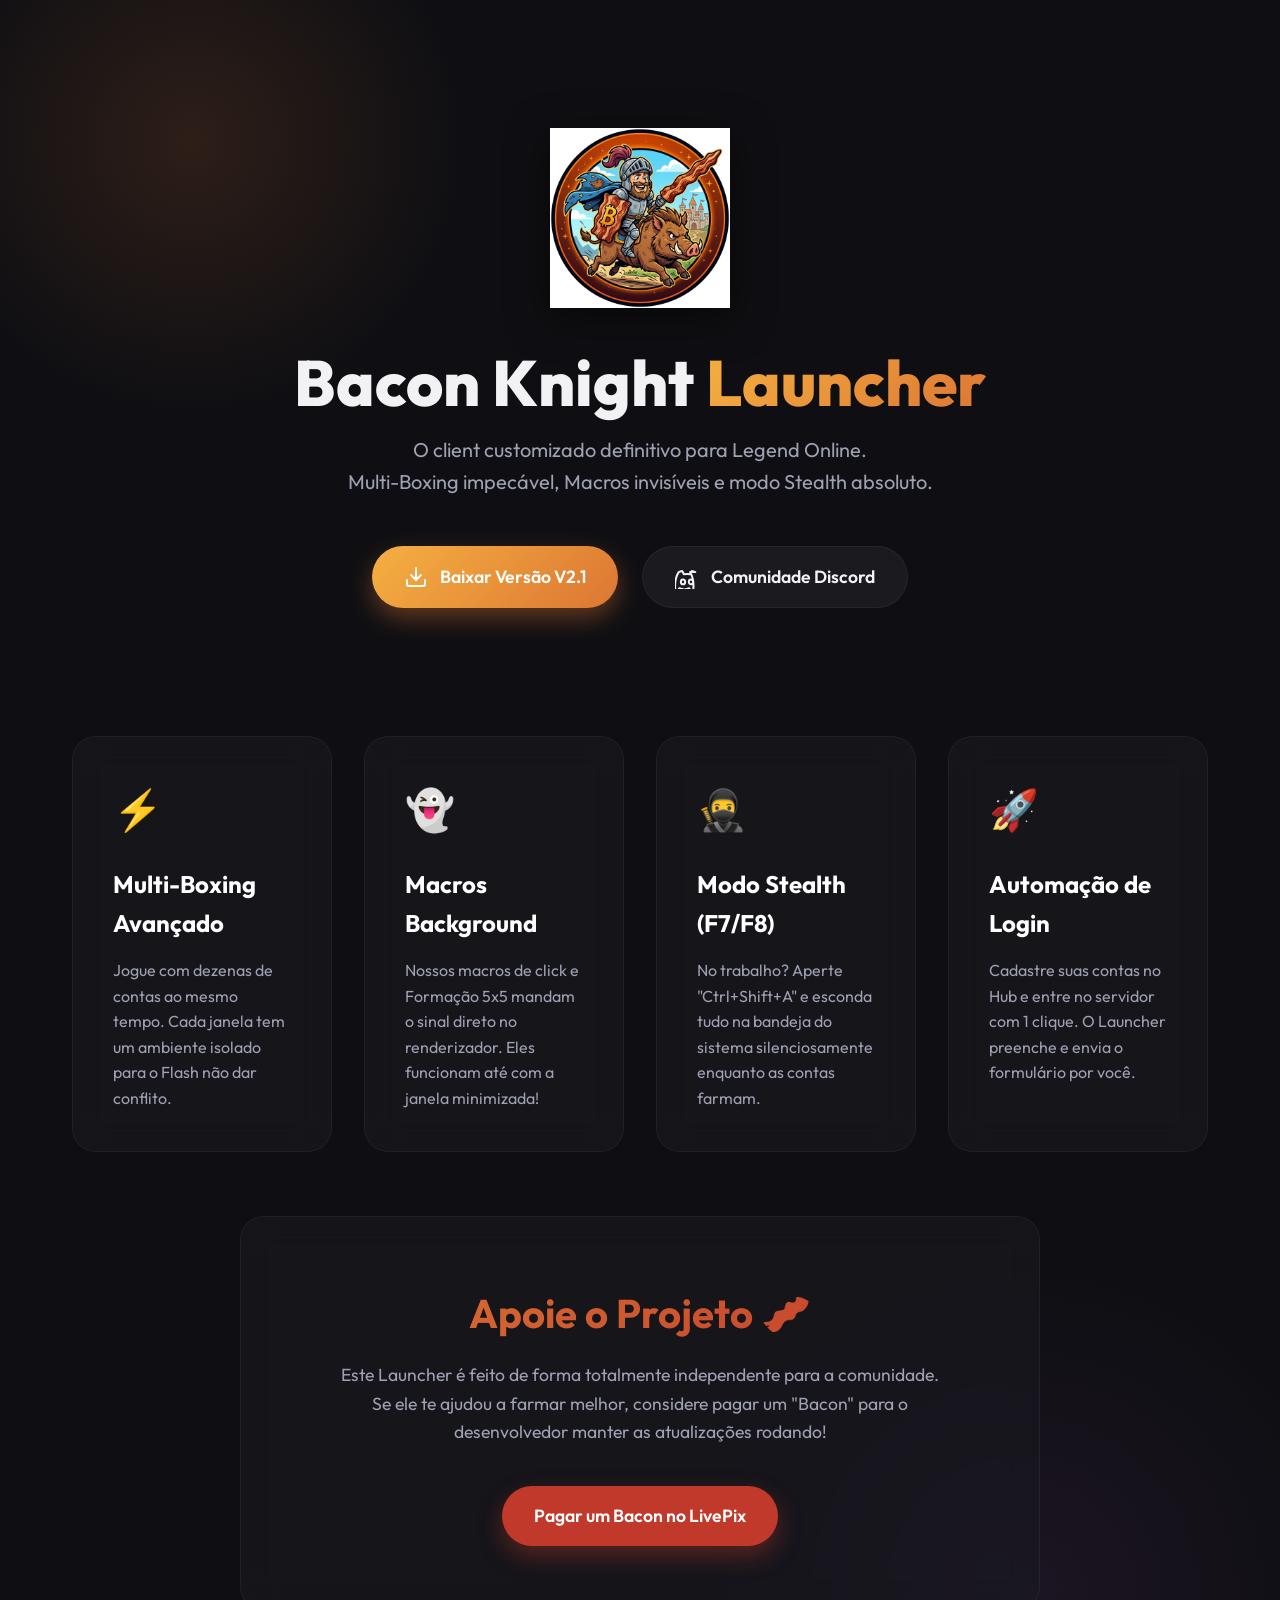
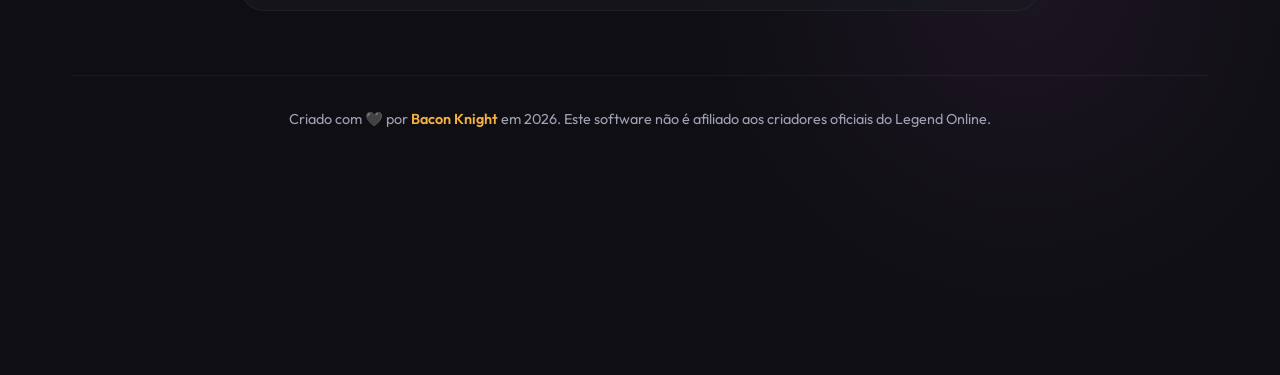
==== docs/index.html @ 0c221d45 "feat: Cria Landing Page Premium para o GitHub Pages" ====
<!DOCTYPE html>
<html lang="pt-BR">
<head>
    <meta charset="UTF-8">
    <meta name="viewport" content="width=device-width, initial-scale=1.0">
    <title>Legend Online - Bacon Knight Launcher</title>
    <meta name="description" content="O Launcher definitivo para Legend Online. Foco Extremo em Performance, Multi-Boxing e Macros Background invisíveis.">
    
    <!-- Google Fonts -->
    <link rel="preconnect" href="https://fonts.googleapis.com">
    <link rel="preconnect" href="https://fonts.gstatic.com" crossorigin>
    <link href="https://fonts.googleapis.com/css2?family=Outfit:wght@300;400;600;800&display=swap" rel="stylesheet">
    
    <!-- CSS -->
    <link rel="stylesheet" href="style.css">
</head>
<body>
    <div class="background-glow"></div>
    <div class="background-glow-secondary"></div>

    <main class="container">
        <!-- Hero Section -->
        <header class="hero">
            <div class="logo-container">
                <img src="assets/logo.png" alt="Bacon Knight Javali Logo" class="logo">
            </div>
            <h1 class="title">Bacon Knight <span class="highlight">Launcher</span></h1>
            <p class="subtitle">O client customizado definitivo para Legend Online.<br>Multi-Boxing impecável, Macros invisíveis e modo Stealth absoluto.</p>
            
            <div class="cta-group">
                <a href="https://github.com/Bacon-Knight/Smart_Laucher_LegendOnline/releases/latest" class="btn btn-primary" target="_blank">
                    <svg width="24" height="24" viewBox="0 0 24 24" fill="none" stroke="currentColor" stroke-width="2" stroke-linecap="round" stroke-linejoin="round"><path d="M21 15v4a2 2 0 0 1-2 2H5a2 2 0 0 1-2-2v-4"></path><polyline points="7 10 12 15 17 10"></polyline><line x1="12" y1="15" x2="12" y2="3"></line></svg>
                    Baixar Versão V2.1
                </a>
                <a href="https://discord.gg/SEU-LINK-AQUI" class="btn btn-secondary" target="_blank">
                    <svg width="24" height="24" viewBox="0 0 24 24" fill="none" stroke="currentColor" stroke-width="2" stroke-linecap="round" stroke-linejoin="round"><path d="M20.31 7.12a14.2 14.2 0 0 0-3.52-1.1.03.03 0 0 0-.04.01 9.92 9.92 0 0 0-1.57 3.23 15.5 15.5 0 0 0-6.36 0 9.77 9.77 0 0 0-1.58-3.23.03.03 0 0 0-.04-.01 14.2 14.2 0 0 0-3.52 1.1.02.02 0 0 0-.01.03C.11 12.87-.27 18.42.18 23.94a.03.03 0 0 0 .02.02 14.36 14.36 0 0 0 4.33 2.18.03.03 0 0 0 .04-.01 10.3 10.3 0 0 0 1.05-1.72.03.03 0 0 0-.01-.04 10.3 10.3 0 0 1-1.64-.78.04.04 0 0 1 0-.06c.11-.08.21-.17.31-.26a.03.03 0 0 1 .03 0c3.23 1.48 6.74 1.48 9.94 0a.03.03 0 0 1 .03 0c.1.09.2.18.3.26a.04.04 0 0 1 0 .06 10.3 10.3 0 0 1-1.64.78.03.03 0 0 0-.02.04 10.23 10.23 0 0 0 1.05 1.72.03.03 0 0 0 .04.01 14.37 14.37 0 0 0 4.34-2.18.03.03 0 0 0 .02-.02c.5-6.27-.2-11.83-3.25-16.79a.02.02 0 0 0-.01-.03zM8.02 19.34c-1.18 0-2.15-1.08-2.15-2.41 0-1.34.95-2.42 2.15-2.42 1.22 0 2.18 1.1 2.15 2.42 0 1.33-.95 2.41-2.15 2.41zm7.96 0c-1.18 0-2.15-1.08-2.15-2.41 0-1.34.95-2.42 2.15-2.42 1.22 0 2.18 1.1 2.15 2.42 0 1.33-.96 2.41-2.15 2.41z"/></svg>
                    Comunidade Discord
                </a>
            </div>
        </header>

        <!-- Features Section -->
        <section class="features">
            <div class="glass-card">
                <div class="card-icon">⚡</div>
                <h3>Multi-Boxing Avançado</h3>
                <p>Jogue com dezenas de contas ao mesmo tempo. Cada janela tem um ambiente isolado para o Flash não dar conflito.</p>
            </div>
            
            <div class="glass-card">
                <div class="card-icon">👻</div>
                <h3>Macros Background</h3>
                <p>Nossos macros de click e Formação 5x5 mandam o sinal direto no renderizador. Eles funcionam até com a janela minimizada!</p>
            </div>

            <div class="glass-card">
                <div class="card-icon">🥷</div>
                <h3>Modo Stealth (F7/F8)</h3>
                <p>No trabalho? Aperte "Ctrl+Shift+A" e esconda tudo na bandeja do sistema silenciosamente enquanto as contas farmam.</p>
            </div>
            
            <div class="glass-card">
                <div class="card-icon">🚀</div>
                <h3>Automação de Login</h3>
                <p>Cadastre suas contas no Hub e entre no servidor com 1 clique. O Launcher preenche e envia o formulário por você.</p>
            </div>
        </section>

        <!-- Support Section -->
        <section class="support">
            <div class="support-card glass-card">
                <h2>Apoie o Projeto 🥓</h2>
                <p>Este Launcher é feito de forma totalmente independente para a comunidade. Se ele te ajudou a farmar melhor, considere pagar um "Bacon" para o desenvolvedor manter as atualizações rodando!</p>
                <a href="https://livepix.gg/SEU_LINK_AQUI" class="btn btn-donate" target="_blank">
                    Pagar um Bacon no LivePix
                </a>
            </div>
        </section>

        <!-- Footer -->
        <footer>
            <p>Criado com 🖤 por <a href="https://github.com/Bacon-Knight/Smart_Laucher_LegendOnline" target="_blank">Bacon Knight</a> em 2026. Este software não é afiliado aos criadores oficiais do Legend Online.</p>
        </footer>
    </main>
</body>
</html>
---- docs/style.css ----
:root {
    /* Color Palette */
    --bg-dark: #0f0f13;
    --card-bg: rgba(25, 25, 32, 0.6);
    --card-border: rgba(255, 255, 255, 0.05);
    
    --text-primary: #f2f2f5;
    --text-secondary: #9ea0b3;
    
    --gold: #f5b041;
    --orange: #dc7633;
    --red: #c0392b;
    --purple: #8e44ad;
    
    --gradient-primary: linear-gradient(135deg, var(--gold) 0%, var(--orange) 100%);
    --gradient-glow: linear-gradient(135deg, var(--orange) 0%, var(--red) 100%);
    
    --font-main: 'Outfit', sans-serif;
}

* {
    margin: 0;
    padding: 0;
    box-sizing: border-box;
}

body {
    background-color: var(--bg-dark);
    color: var(--text-primary);
    font-family: var(--font-main);
    line-height: 1.6;
    overflow-x: hidden;
    position: relative;
}

/* Background Ambient Glow */
.background-glow {
    position: absolute;
    top: -10%;
    left: -10%;
    width: 50vw;
    height: 50vw;
    background: radial-gradient(circle, rgba(220, 118, 51, 0.15) 0%, transparent 60%);
    z-index: -1;
}
.background-glow-secondary {
    position: absolute;
    bottom: -10%;
    right: -10%;
    width: 60vw;
    height: 60vw;
    background: radial-gradient(circle, rgba(142, 68, 173, 0.1) 0%, transparent 60%);
    z-index: -1;
}

.container {
    max-width: 1200px;
    margin: 0 auto;
    padding: 2rem;
    display: flex;
    flex-direction: column;
    align-items: center;
}

/* Hero Section */
.hero {
    text-align: center;
    padding: 6rem 1rem 4rem;
    max-width: 800px;
}

.logo-container {
    margin-bottom: 2rem;
}

.logo {
    width: 180px;
    filter: drop-shadow(0 10px 20px rgba(0,0,0,0.5));
    animation: float 4s ease-in-out infinite;
}

@keyframes float {
    0% { transform: translateY(0px); }
    50% { transform: translateY(-15px); }
    100% { transform: translateY(0px); }
}

.title {
    font-size: 4rem;
    font-weight: 800;
    margin-bottom: 1rem;
    line-height: 1.1;
}

.highlight {
    background: var(--gradient-primary);
    -webkit-background-clip: text;
    -webkit-text-fill-color: transparent;
    display: inline-block;
}

.subtitle {
    font-size: 1.25rem;
    color: var(--text-secondary);
    margin-bottom: 3rem;
}

/* Buttons */
.cta-group {
    display: flex;
    gap: 1.5rem;
    justify-content: center;
    flex-wrap: wrap;
}

.btn {
    display: inline-flex;
    align-items: center;
    gap: 0.75rem;
    padding: 1rem 2rem;
    font-size: 1.1rem;
    font-weight: 600;
    border-radius: 50px;
    text-decoration: none;
    transition: all 0.3s ease;
    cursor: pointer;
}

.btn-primary {
    background: var(--gradient-primary);
    color: #fff;
    box-shadow: 0 10px 25px rgba(220, 118, 51, 0.4);
}

.btn-primary:hover {
    transform: translateY(-3px);
    box-shadow: 0 15px 35px rgba(220, 118, 51, 0.6);
}

.btn-secondary {
    background: rgba(255, 255, 255, 0.05);
    color: var(--text-primary);
    border: 1px solid var(--card-border);
}

.btn-secondary:hover {
    background: rgba(255, 255, 255, 0.1);
    transform: translateY(-3px);
}

/* Glassmorphism Cards */
.features {
    display: grid;
    grid-template-columns: repeat(auto-fit, minmax(250px, 1fr));
    gap: 2rem;
    width: 100%;
    margin: 4rem 0;
}

.glass-card {
    background: var(--card-bg);
    backdrop-filter: blur(16px);
    -webkit-backdrop-filter: blur(16px);
    border: 1px solid var(--card-border);
    border-radius: 24px;
    padding: 2.5rem;
    transition: all 0.4s ease;
    position: relative;
    overflow: hidden;
}

.glass-card::before {
    content: '';
    position: absolute;
    top: 0; left: 0; right: 0; height: 100%;
    background: var(--gradient-glow);
    opacity: 0;
    transition: opacity 0.4s ease;
    z-index: -1;
}

.glass-card:hover {
    transform: translateY(-10px);
    border-color: rgba(245, 176, 65, 0.3);
    box-shadow: 0 20px 40px rgba(0, 0, 0, 0.4);
}

.card-icon {
    font-size: 2.5rem;
    margin-bottom: 1.5rem;
}

.glass-card h3 {
    font-size: 1.5rem;
    margin-bottom: 1rem;
    color: #fff;
}

.glass-card p {
    color: var(--text-secondary);
    font-size: 1rem;
}

/* Support Section */
.support {
    width: 100%;
    margin-bottom: 4rem;
}

.support-card {
    text-align: center;
    max-width: 800px;
    margin: 0 auto;
    padding: 4rem 2rem;
}

.support-card h2 {
    font-size: 2.5rem;
    margin-bottom: 1rem;
    background: var(--gradient-glow);
    -webkit-background-clip: text;
    -webkit-text-fill-color: transparent;
}

.support-card p {
    font-size: 1.1rem;
    color: var(--text-secondary);
    margin-bottom: 2.5rem;
    max-width: 600px;
    margin-inline: auto;
}

.btn-donate {
    background: var(--red);
    color: #fff;
    box-shadow: 0 10px 25px rgba(192, 57, 43, 0.4);
}

.btn-donate:hover {
    background: #e74c3c;
    transform: translateY(-3px);
    box-shadow: 0 15px 35px rgba(192, 57, 43, 0.6);
}

/* Footer */
footer {
    text-align: center;
    padding: 2rem 0;
    color: var(--text-secondary);
    font-size: 0.9rem;
    border-top: 1px solid var(--card-border);
    width: 100%;
}

footer a {
    color: var(--gold);
    text-decoration: none;
    font-weight: 600;
}

footer a:hover {
    text-decoration: underline;
}

/* Responsive */
@media (max-width: 768px) {
    .title {
        font-size: 2.8rem;
    }
    
    .cta-group {
        flex-direction: column;
    }
    
    .btn {
        width: 100%;
        justify-content: center;
    }
}
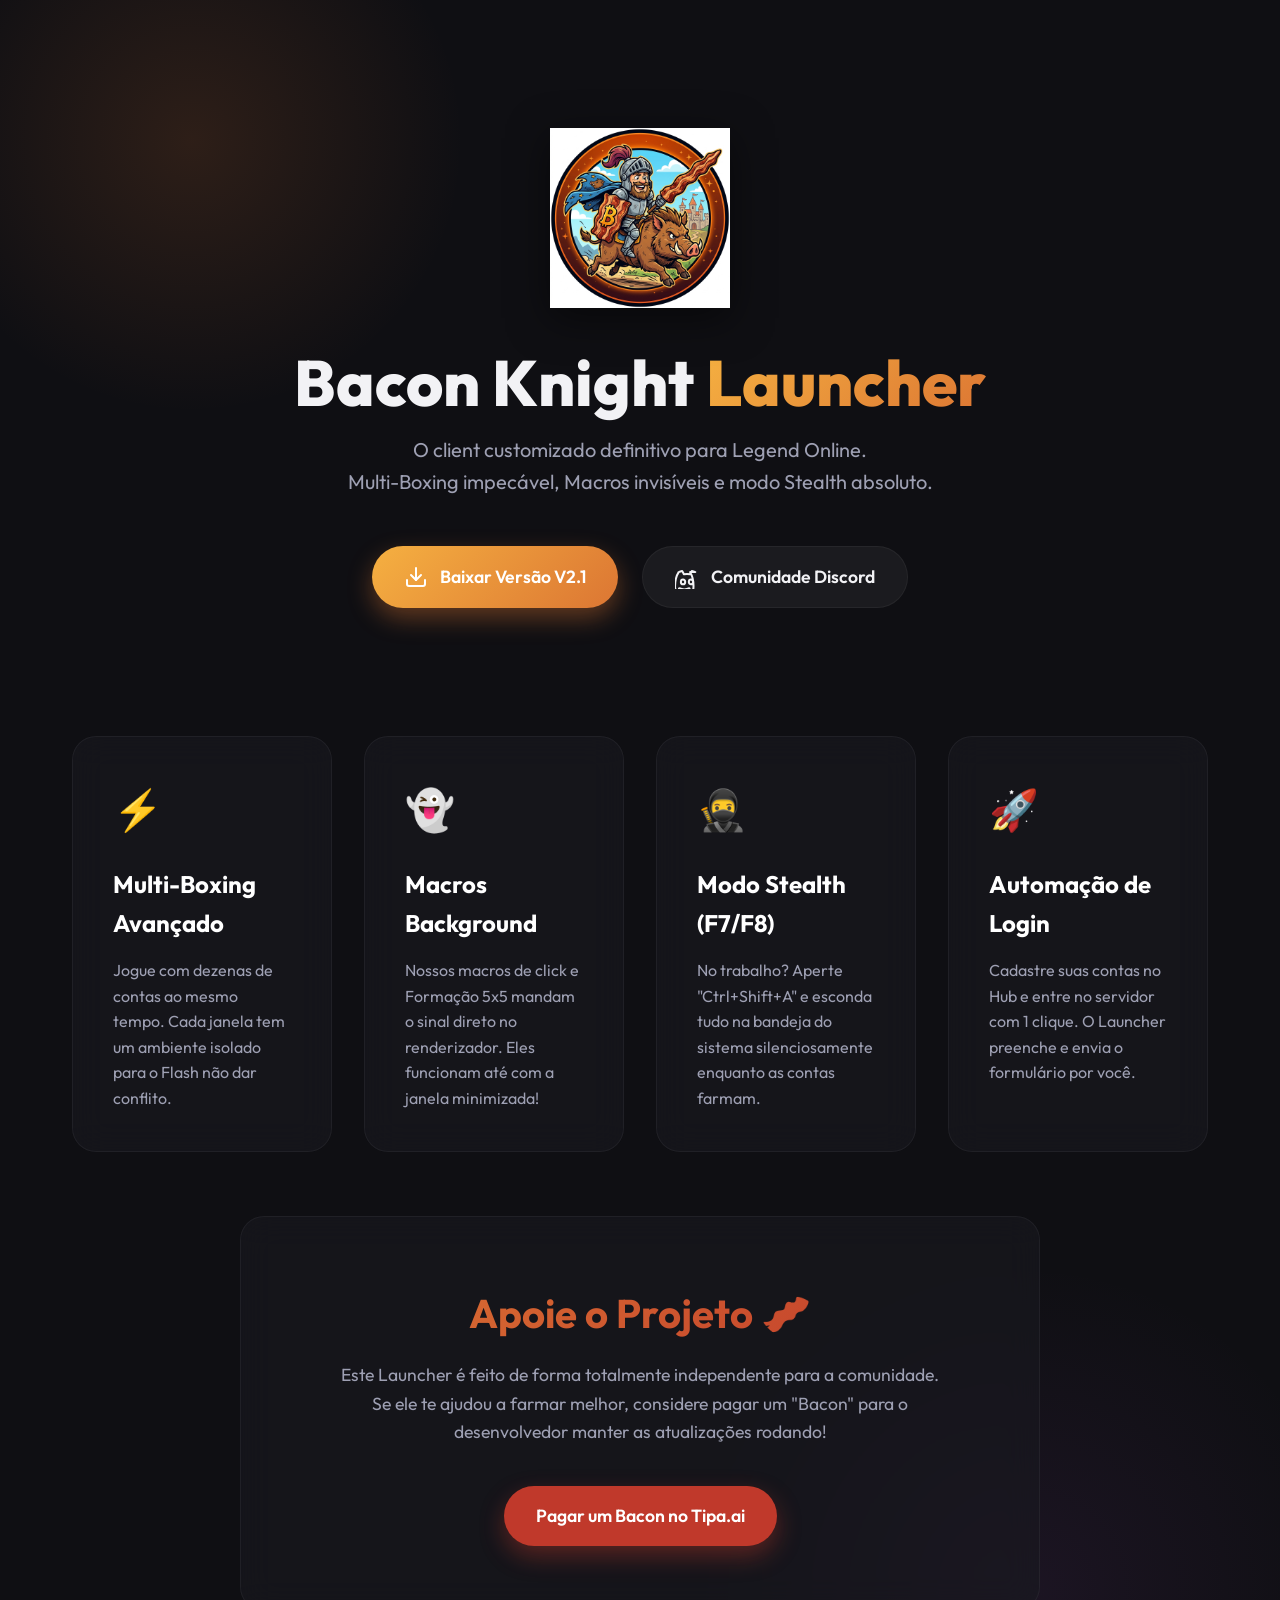
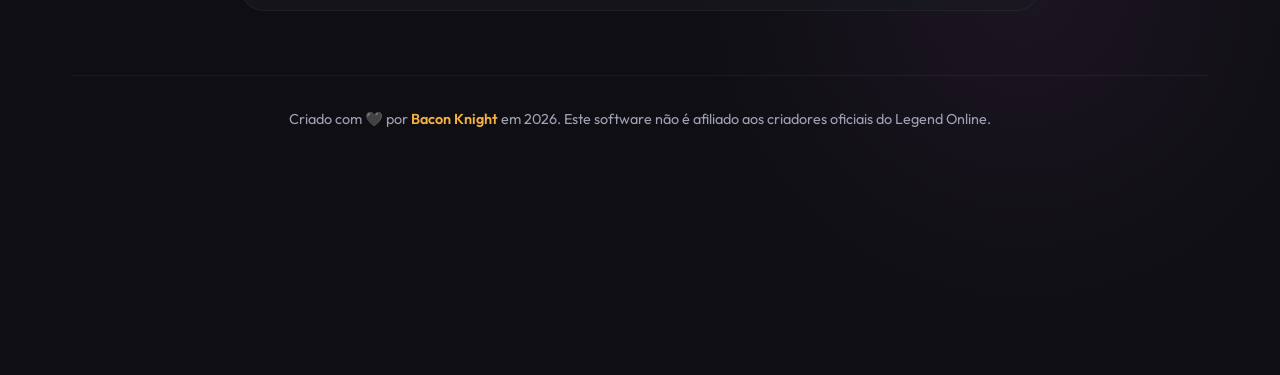
==== commit beb90225: "Insere link oficial de doações do Tipa.ai na Landing Page" ====
--- a/docs/index.html
+++ b/docs/index.html
@@ -32,7 +32,7 @@
                     <svg width="24" height="24" viewBox="0 0 24 24" fill="none" stroke="currentColor" stroke-width="2" stroke-linecap="round" stroke-linejoin="round"><path d="M21 15v4a2 2 0 0 1-2 2H5a2 2 0 0 1-2-2v-4"></path><polyline points="7 10 12 15 17 10"></polyline><line x1="12" y1="15" x2="12" y2="3"></line></svg>
                     Baixar Versão V2.1
                 </a>
-                <a href="https://discord.gg/SEU-LINK-AQUI" class="btn btn-secondary" target="_blank">
+                <a href="https://discord.gg/d54VvTkdU5" class="btn btn-secondary" target="_blank">
                     <svg width="24" height="24" viewBox="0 0 24 24" fill="none" stroke="currentColor" stroke-width="2" stroke-linecap="round" stroke-linejoin="round"><path d="M20.31 7.12a14.2 14.2 0 0 0-3.52-1.1.03.03 0 0 0-.04.01 9.92 9.92 0 0 0-1.57 3.23 15.5 15.5 0 0 0-6.36 0 9.77 9.77 0 0 0-1.58-3.23.03.03 0 0 0-.04-.01 14.2 14.2 0 0 0-3.52 1.1.02.02 0 0 0-.01.03C.11 12.87-.27 18.42.18 23.94a.03.03 0 0 0 .02.02 14.36 14.36 0 0 0 4.33 2.18.03.03 0 0 0 .04-.01 10.3 10.3 0 0 0 1.05-1.72.03.03 0 0 0-.01-.04 10.3 10.3 0 0 1-1.64-.78.04.04 0 0 1 0-.06c.11-.08.21-.17.31-.26a.03.03 0 0 1 .03 0c3.23 1.48 6.74 1.48 9.94 0a.03.03 0 0 1 .03 0c.1.09.2.18.3.26a.04.04 0 0 1 0 .06 10.3 10.3 0 0 1-1.64.78.03.03 0 0 0-.02.04 10.23 10.23 0 0 0 1.05 1.72.03.03 0 0 0 .04.01 14.37 14.37 0 0 0 4.34-2.18.03.03 0 0 0 .02-.02c.5-6.27-.2-11.83-3.25-16.79a.02.02 0 0 0-.01-.03zM8.02 19.34c-1.18 0-2.15-1.08-2.15-2.41 0-1.34.95-2.42 2.15-2.42 1.22 0 2.18 1.1 2.15 2.42 0 1.33-.95 2.41-2.15 2.41zm7.96 0c-1.18 0-2.15-1.08-2.15-2.41 0-1.34.95-2.42 2.15-2.42 1.22 0 2.18 1.1 2.15 2.42 0 1.33-.96 2.41-2.15 2.41z"/></svg>
                     Comunidade Discord
                 </a>
@@ -71,8 +71,8 @@
             <div class="support-card glass-card">
                 <h2>Apoie o Projeto 🥓</h2>
                 <p>Este Launcher é feito de forma totalmente independente para a comunidade. Se ele te ajudou a farmar melhor, considere pagar um "Bacon" para o desenvolvedor manter as atualizações rodando!</p>
-                <a href="https://livepix.gg/SEU_LINK_AQUI" class="btn btn-donate" target="_blank">
-                    Pagar um Bacon no LivePix
+                <a href="https://tipa.ai/BaconKnigthLaucher" class="btn btn-donate" target="_blank">
+                    Pagar um Bacon no Tipa.ai
                 </a>
             </div>
         </section>
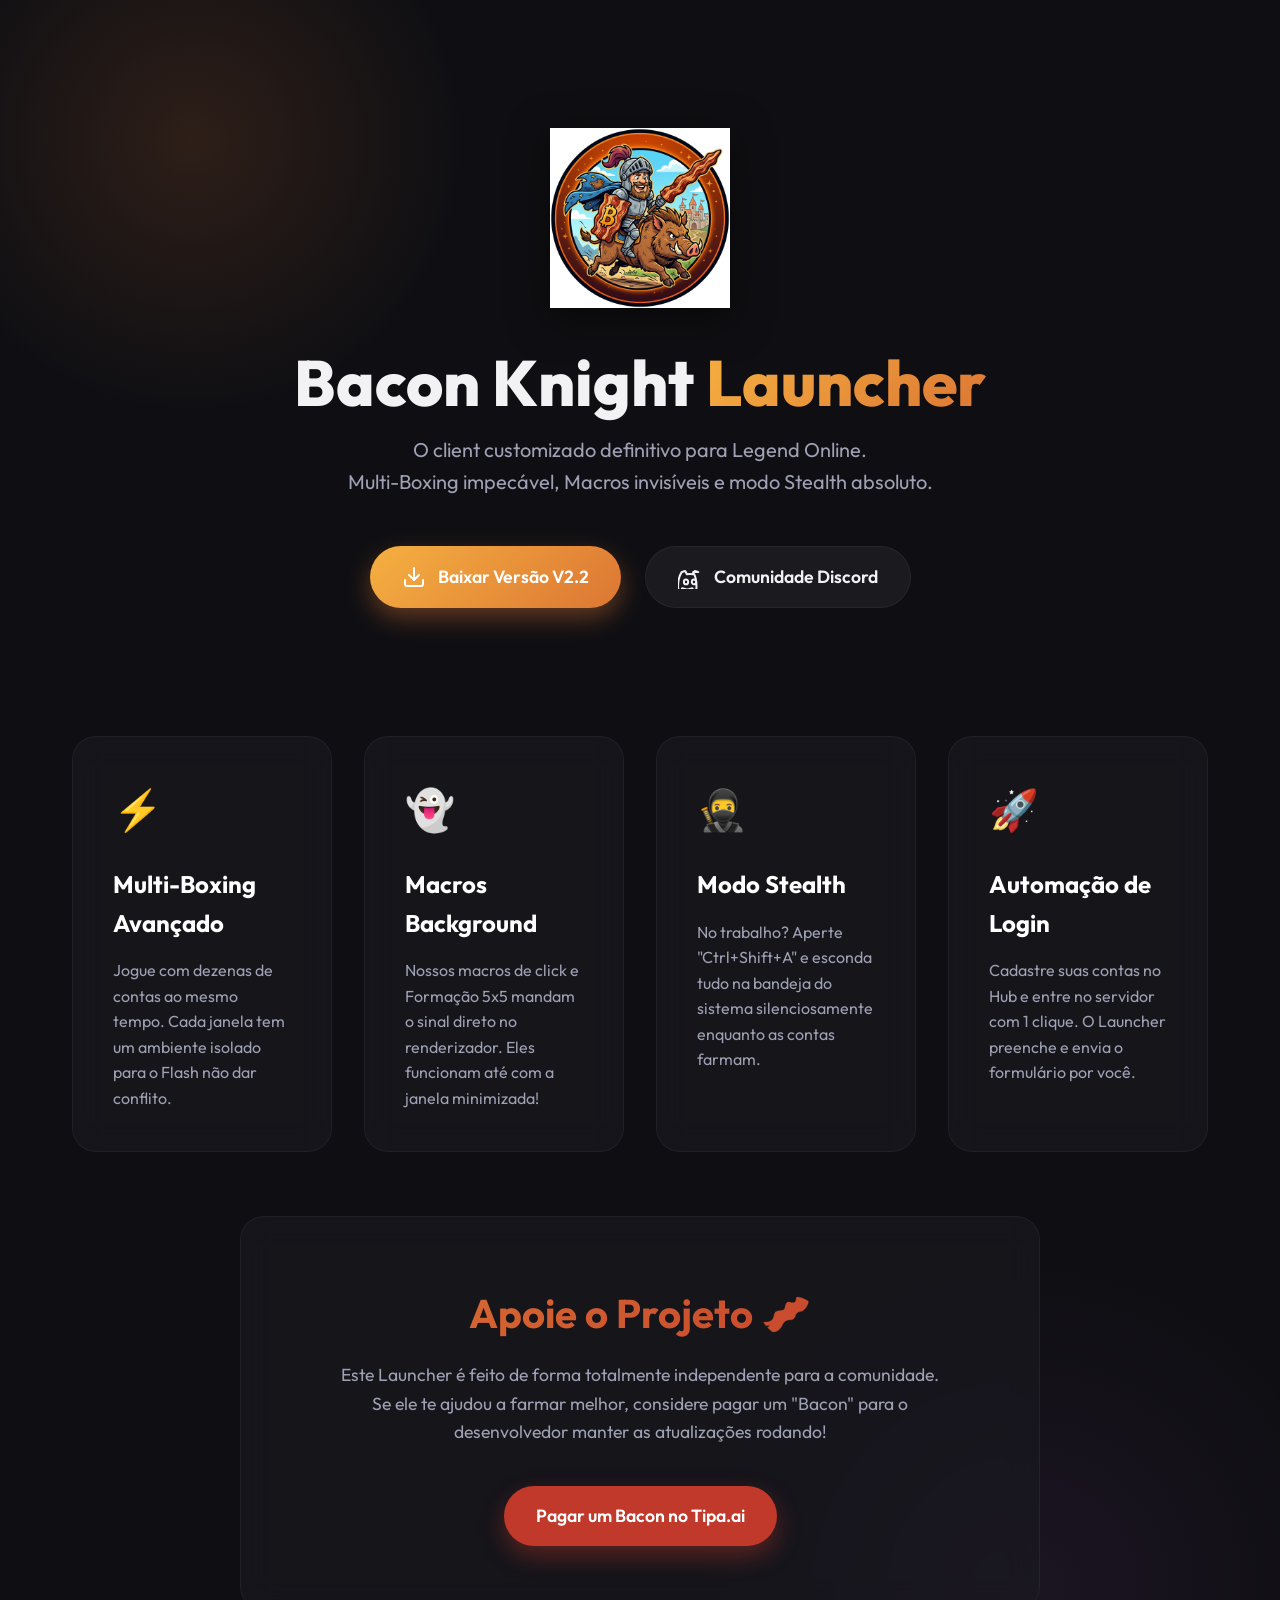
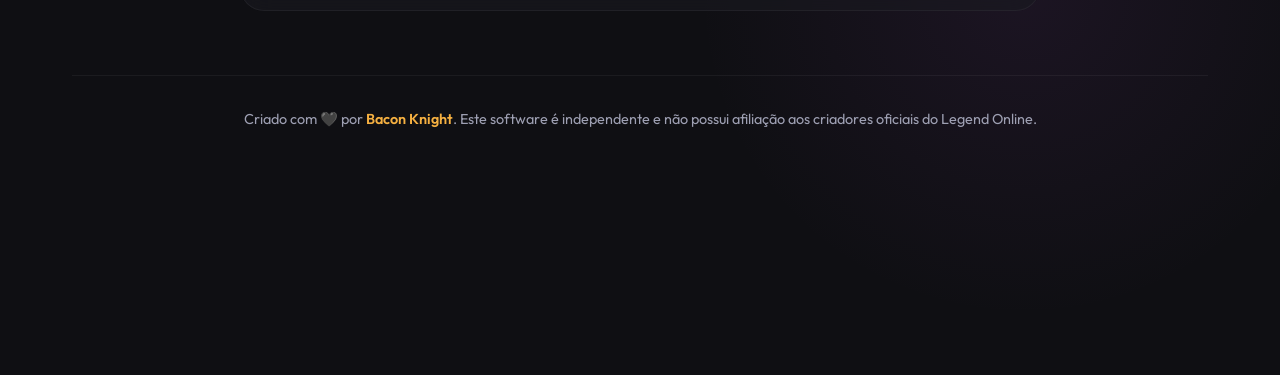
==== commit 869e2957: "feat(v2.2): refatorar arquitetura, modularizar serviços, atualizar docs/index.html e compilar versão" ====
--- a/docs/index.html
+++ b/docs/index.html
@@ -6,6 +6,19 @@
     <title>Legend Online - Bacon Knight Launcher</title>
     <meta name="description" content="O Launcher definitivo para Legend Online. Foco Extremo em Performance, Multi-Boxing e Macros Background invisíveis.">
     
+    <!-- OpenGraph / Facebook / Discord -->
+    <meta property="og:type" content="website">
+    <meta property="og:title" content="Bacon Knight Launcher - Legend Online">
+    <meta property="og:description" content="Multi-Boxing impecável, Macros invisíveis e modo Stealth absoluto para Legend Online.">
+    <meta property="og:image" content="assets/logo.png">
+    <meta property="og:url" content="https://bacon-knight.github.io/Smart_Laucher_LegendOnline/">
+    
+    <!-- Twitter Cards -->
+    <meta name="twitter:card" content="summary_large_image">
+    <meta name="twitter:title" content="Bacon Knight Launcher - Legend Online">
+    <meta name="twitter:description" content="Multi-Boxing impecável, Macros invisíveis e modo Stealth absoluto para Legend Online.">
+    <meta name="twitter:image" content="assets/logo.png">
+
     <!-- Google Fonts -->
     <link rel="preconnect" href="https://fonts.googleapis.com">
     <link rel="preconnect" href="https://fonts.gstatic.com" crossorigin>
@@ -15,63 +28,65 @@
     <link rel="stylesheet" href="style.css">
 </head>
 <body>
-    <div class="background-glow"></div>
-    <div class="background-glow-secondary"></div>
+    <div class="background-glow" aria-hidden="true"></div>
+    <div class="background-glow-secondary" aria-hidden="true"></div>
 
     <main class="container">
         <!-- Hero Section -->
         <header class="hero">
             <div class="logo-container">
-                <img src="assets/logo.png" alt="Bacon Knight Javali Logo" class="logo">
+                <img src="assets/logo.png" alt="Bacon Knight Javali Logo" class="logo" width="180" height="180">
             </div>
             <h1 class="title">Bacon Knight <span class="highlight">Launcher</span></h1>
             <p class="subtitle">O client customizado definitivo para Legend Online.<br>Multi-Boxing impecável, Macros invisíveis e modo Stealth absoluto.</p>
             
-            <div class="cta-group">
-                <a href="https://github.com/Bacon-Knight/Smart_Laucher_LegendOnline/releases/latest" class="btn btn-primary" target="_blank">
-                    <svg width="24" height="24" viewBox="0 0 24 24" fill="none" stroke="currentColor" stroke-width="2" stroke-linecap="round" stroke-linejoin="round"><path d="M21 15v4a2 2 0 0 1-2 2H5a2 2 0 0 1-2-2v-4"></path><polyline points="7 10 12 15 17 10"></polyline><line x1="12" y1="15" x2="12" y2="3"></line></svg>
-                    Baixar Versão V2.1
+            <div class="cta-group" role="group" aria-label="Links de Download e Comunidade">
+                <a href="https://github.com/Bacon-Knight/Smart_Laucher_LegendOnline/releases/latest" class="btn btn-primary" target="_blank" rel="noopener noreferrer" aria-label="Baixar Versão V2.2 no GitHub">
+
+                    <svg width="24" height="24" viewBox="0 0 24 24" fill="none" stroke="currentColor" stroke-width="2" stroke-linecap="round" stroke-linejoin="round" aria-hidden="true"><path d="M21 15v4a2 2 0 0 1-2 2H5a2 2 0 0 1-2-2v-4"></path><polyline points="7 10 12 15 17 10"></polyline><line x1="12" y1="15" x2="12" y2="3"></line></svg>
+                    Baixar Versão V2.2
+
                 </a>
-                <a href="https://discord.gg/d54VvTkdU5" class="btn btn-secondary" target="_blank">
-                    <svg width="24" height="24" viewBox="0 0 24 24" fill="none" stroke="currentColor" stroke-width="2" stroke-linecap="round" stroke-linejoin="round"><path d="M20.31 7.12a14.2 14.2 0 0 0-3.52-1.1.03.03 0 0 0-.04.01 9.92 9.92 0 0 0-1.57 3.23 15.5 15.5 0 0 0-6.36 0 9.77 9.77 0 0 0-1.58-3.23.03.03 0 0 0-.04-.01 14.2 14.2 0 0 0-3.52 1.1.02.02 0 0 0-.01.03C.11 12.87-.27 18.42.18 23.94a.03.03 0 0 0 .02.02 14.36 14.36 0 0 0 4.33 2.18.03.03 0 0 0 .04-.01 10.3 10.3 0 0 0 1.05-1.72.03.03 0 0 0-.01-.04 10.3 10.3 0 0 1-1.64-.78.04.04 0 0 1 0-.06c.11-.08.21-.17.31-.26a.03.03 0 0 1 .03 0c3.23 1.48 6.74 1.48 9.94 0a.03.03 0 0 1 .03 0c.1.09.2.18.3.26a.04.04 0 0 1 0 .06 10.3 10.3 0 0 1-1.64.78.03.03 0 0 0-.02.04 10.23 10.23 0 0 0 1.05 1.72.03.03 0 0 0 .04.01 14.37 14.37 0 0 0 4.34-2.18.03.03 0 0 0 .02-.02c.5-6.27-.2-11.83-3.25-16.79a.02.02 0 0 0-.01-.03zM8.02 19.34c-1.18 0-2.15-1.08-2.15-2.41 0-1.34.95-2.42 2.15-2.42 1.22 0 2.18 1.1 2.15 2.42 0 1.33-.95 2.41-2.15 2.41zm7.96 0c-1.18 0-2.15-1.08-2.15-2.41 0-1.34.95-2.42 2.15-2.42 1.22 0 2.18 1.1 2.15 2.42 0 1.33-.96 2.41-2.15 2.41z"/></svg>
+                <a href="https://discord.gg/d54VvTkdU5" class="btn btn-secondary" target="_blank" rel="noopener noreferrer" aria-label="Juntar-se à comunidade Discord">
+                    <svg width="24" height="24" viewBox="0 0 24 24" fill="none" stroke="currentColor" stroke-width="2" stroke-linecap="round" stroke-linejoin="round" aria-hidden="true"><path d="M20.31 7.12a14.2 14.2 0 0 0-3.52-1.1.03.03 0 0 0-.04.01 9.92 9.92 0 0 0-1.57 3.23 15.5 15.5 0 0 0-6.36 0 9.77 9.77 0 0 0-1.58-3.23.03.03 0 0 0-.04-.01 14.2 14.2 0 0 0-3.52 1.1.02.02 0 0 0-.01.03C.11 12.87-.27 18.42.18 23.94a.03.03 0 0 0 .02.02 14.36 14.36 0 0 0 4.33 2.18.03.03 0 0 0 .04-.01 10.3 10.3 0 0 0 1.05-1.72.03.03 0 0 0-.01-.04 10.3 10.3 0 0 1-1.64-.78.04.04 0 0 1 0-.06c.11-.08.21-.17.31-.26a.03.03 0 0 1 .03 0c3.23 1.48 6.74 1.48 9.94 0a.03.03 0 0 1 .03 0c.1.09.2.18.3.26a.04.04 0 0 1 0 .06 10.3 10.3 0 0 1-1.64.78.03.03 0 0 0-.02.04 10.23 10.23 0 0 0 1.05 1.72.03.03 0 0 0 .04.01 14.37 14.37 0 0 0 4.34-2.18.03.03 0 0 0 .02-.02c.5-6.27-.2-11.83-3.25-16.79a.02.02 0 0 0-.01-.03zM8.02 19.34c-1.18 0-2.15-1.08-2.15-2.41 0-1.34.95-2.42 2.15-2.42 1.22 0 2.18 1.1 2.15 2.42 0 1.33-.95 2.41-2.15 2.41zm7.96 0c-1.18 0-2.15-1.08-2.15-2.41 0-1.34.95-2.42 2.15-2.42 1.22 0 2.18 1.1 2.15 2.42 0 1.33-.96 2.41-2.15 2.41z"/></svg>
                     Comunidade Discord
                 </a>
             </div>
         </header>
 
         <!-- Features Section -->
-        <section class="features">
+        <section class="features" aria-label="Recursos Principais">
             <div class="glass-card">
-                <div class="card-icon">⚡</div>
+                <div class="card-icon" aria-hidden="true">⚡</div>
                 <h3>Multi-Boxing Avançado</h3>
                 <p>Jogue com dezenas de contas ao mesmo tempo. Cada janela tem um ambiente isolado para o Flash não dar conflito.</p>
             </div>
             
             <div class="glass-card">
-                <div class="card-icon">👻</div>
+                <div class="card-icon" aria-hidden="true">👻</div>
                 <h3>Macros Background</h3>
                 <p>Nossos macros de click e Formação 5x5 mandam o sinal direto no renderizador. Eles funcionam até com a janela minimizada!</p>
             </div>
 
             <div class="glass-card">
-                <div class="card-icon">🥷</div>
-                <h3>Modo Stealth (F7/F8)</h3>
+                <div class="card-icon" aria-hidden="true">🥷</div>
+                <h3>Modo Stealth</h3>
                 <p>No trabalho? Aperte "Ctrl+Shift+A" e esconda tudo na bandeja do sistema silenciosamente enquanto as contas farmam.</p>
             </div>
             
             <div class="glass-card">
-                <div class="card-icon">🚀</div>
+                <div class="card-icon" aria-hidden="true">🚀</div>
                 <h3>Automação de Login</h3>
                 <p>Cadastre suas contas no Hub e entre no servidor com 1 clique. O Launcher preenche e envia o formulário por você.</p>
             </div>
         </section>
 
         <!-- Support Section -->
-        <section class="support">
+        <section class="support" aria-label="Apoio ao Projeto">
             <div class="support-card glass-card">
                 <h2>Apoie o Projeto 🥓</h2>
                 <p>Este Launcher é feito de forma totalmente independente para a comunidade. Se ele te ajudou a farmar melhor, considere pagar um "Bacon" para o desenvolvedor manter as atualizações rodando!</p>
-                <a href="https://tipa.ai/BaconKnigthLaucher" class="btn btn-donate" target="_blank">
+                <a href="https://tipa.ai/BaconKnigthLauncher" class="btn btn-donate" target="_blank" rel="noopener noreferrer" aria-label="Apoiar o projeto via Tipa.ai">
                     Pagar um Bacon no Tipa.ai
                 </a>
             </div>
@@ -79,8 +94,9 @@
 
         <!-- Footer -->
         <footer>
-            <p>Criado com 🖤 por <a href="https://github.com/Bacon-Knight/Smart_Laucher_LegendOnline" target="_blank">Bacon Knight</a> em 2026. Este software não é afiliado aos criadores oficiais do Legend Online.</p>
+            <p>Criado com 🖤 por <a href="https://github.com/Bacon-Knight/Smart_Laucher_LegendOnline" target="_blank" rel="noopener noreferrer">Bacon Knight</a>. Este software é independente e não possui afiliação aos criadores oficiais do Legend Online.</p>
         </footer>
     </main>
 </body>
 </html>
+
--- a/docs/style.css
+++ b/docs/style.css
@@ -262,6 +262,22 @@
     text-decoration: underline;
 }
 
+/* Accessible Focus Outline */
+.btn:focus-visible,
+footer a:focus-visible {
+    outline: 2px solid var(--gold);
+    outline-offset: 4px;
+}
+
+@media (prefers-reduced-motion: reduce) {
+    .logo,
+    .btn,
+    .glass-card {
+        animation: none !important;
+        transition: none !important;
+    }
+}
+
 /* Responsive */
 @media (max-width: 768px) {
     .title {
@@ -277,3 +293,4 @@
         justify-content: center;
     }
 }
+
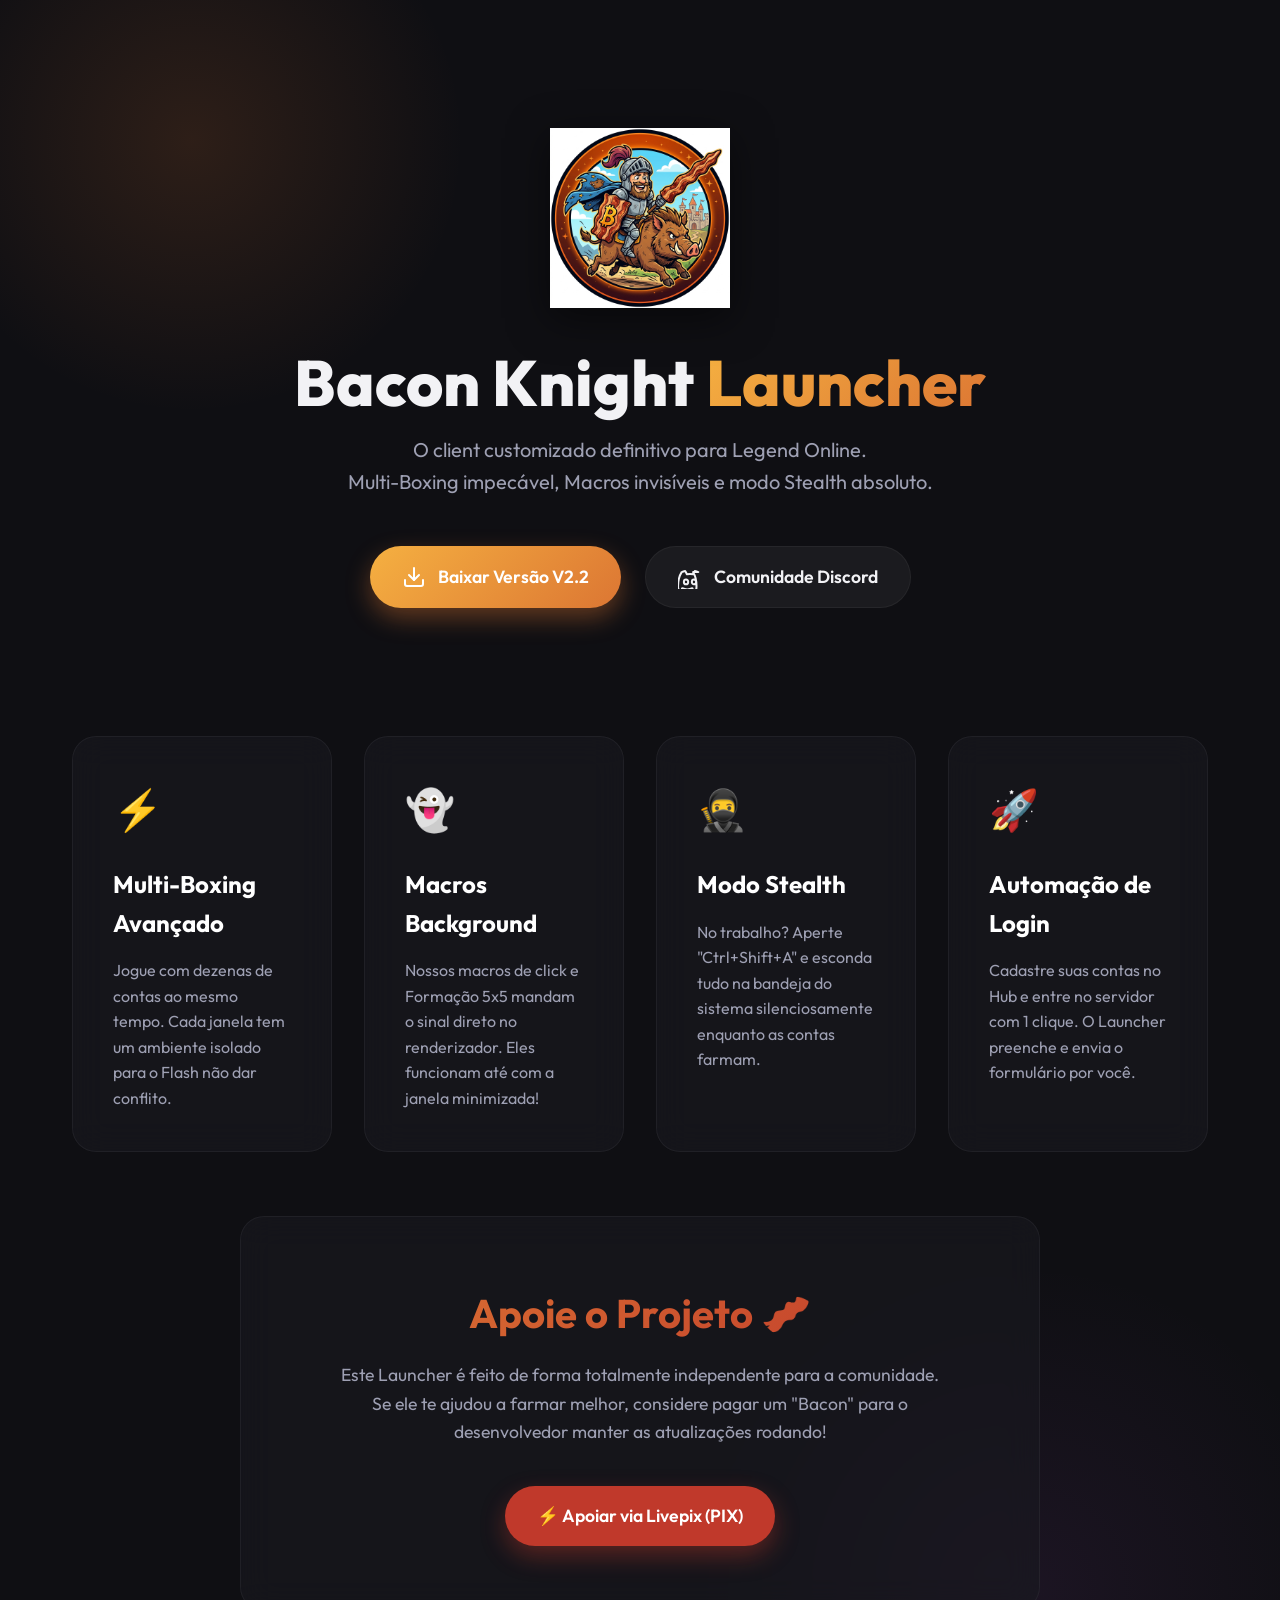
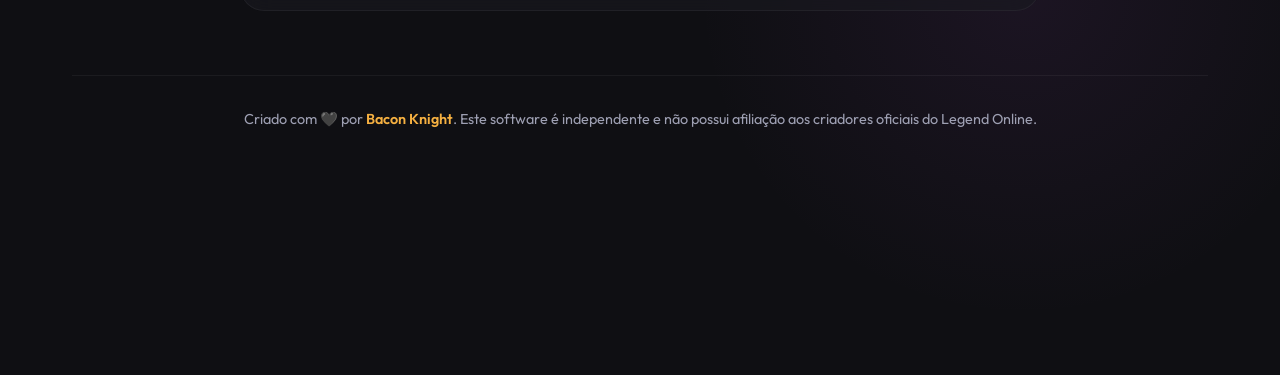
==== commit 5492ec29: "feat(monetization): integrar Livepix no landing page e plano de monetizacao" ====
--- a/docs/index.html
+++ b/docs/index.html
@@ -86,8 +86,8 @@
             <div class="support-card glass-card">
                 <h2>Apoie o Projeto 🥓</h2>
                 <p>Este Launcher é feito de forma totalmente independente para a comunidade. Se ele te ajudou a farmar melhor, considere pagar um "Bacon" para o desenvolvedor manter as atualizações rodando!</p>
-                <a href="https://tipa.ai/BaconKnigthLauncher" class="btn btn-donate" target="_blank" rel="noopener noreferrer" aria-label="Apoiar o projeto via Tipa.ai">
-                    Pagar um Bacon no Tipa.ai
+                <a href="https://livepix.gg/baconknigth" class="btn btn-donate" target="_blank" rel="noopener noreferrer" aria-label="Apoiar o projeto via Livepix (PIX)">
+                    ⚡ Apoiar via Livepix (PIX)
                 </a>
             </div>
         </section>
